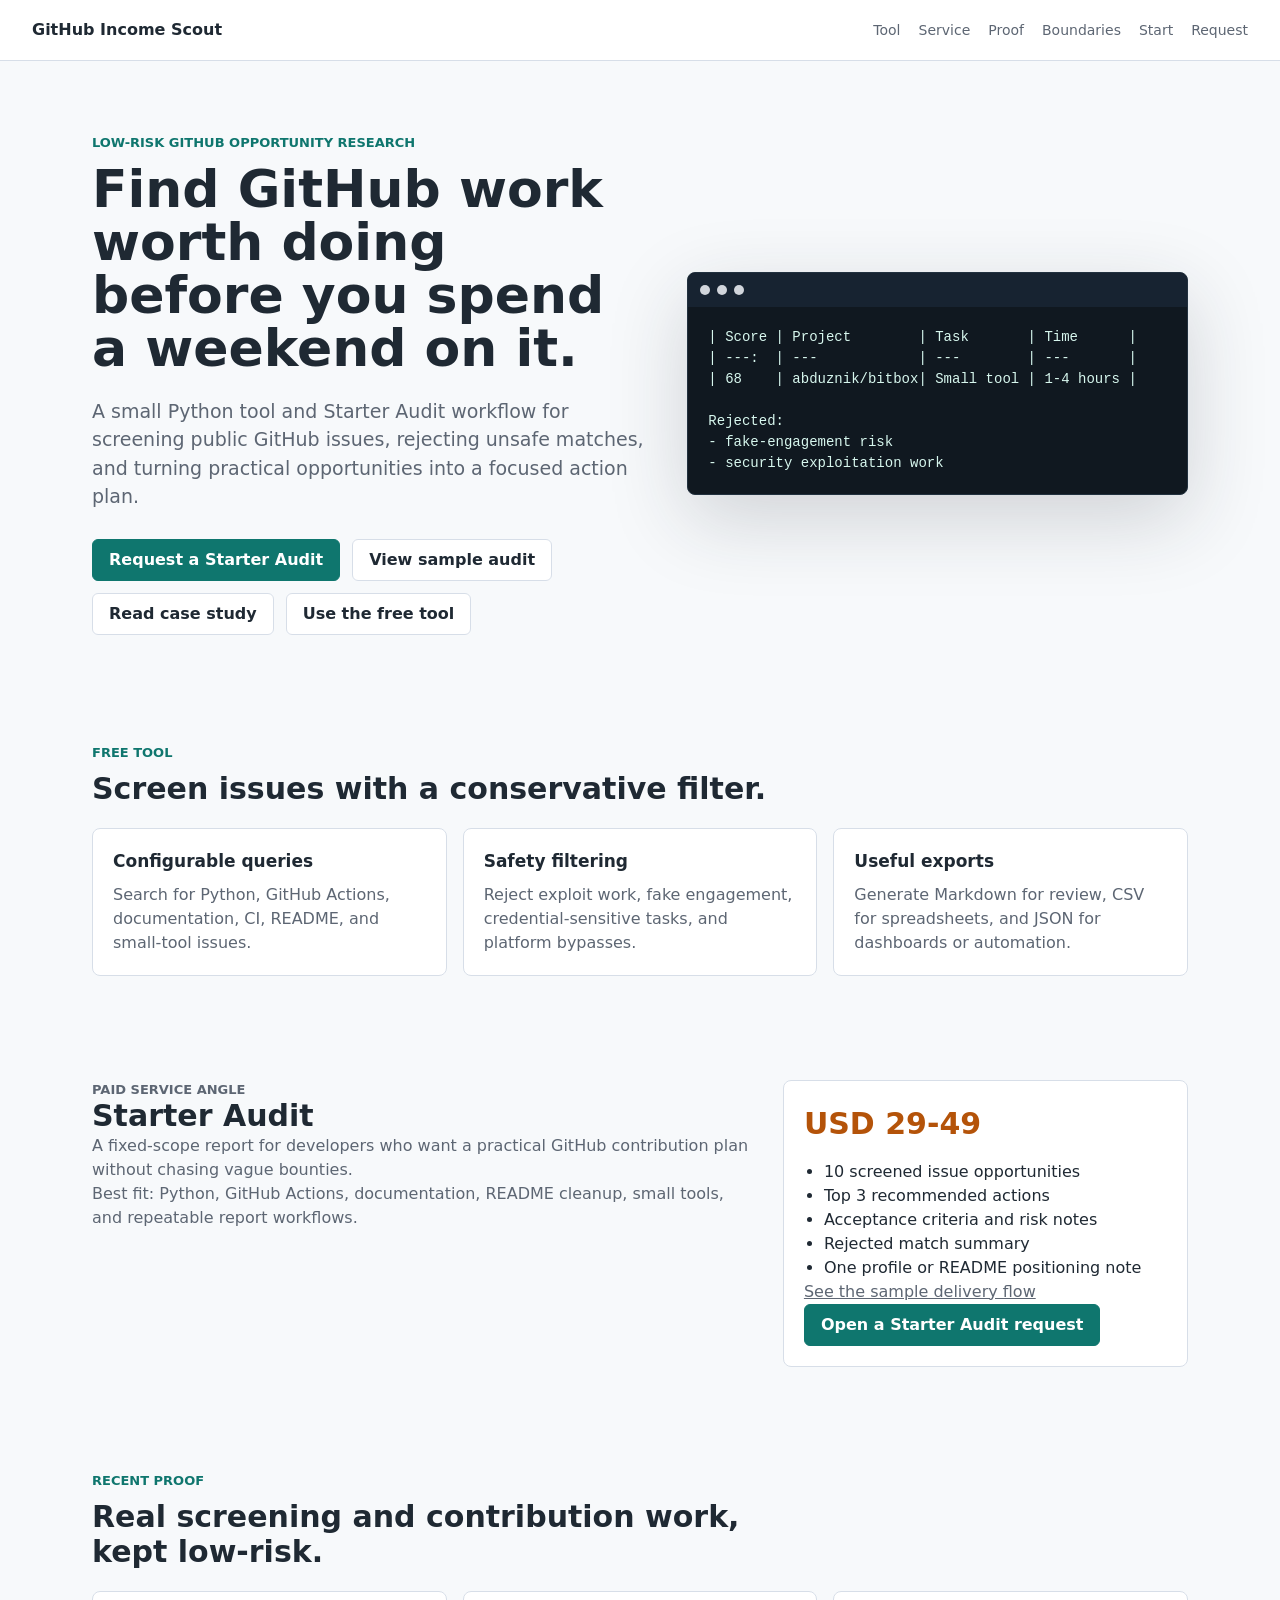
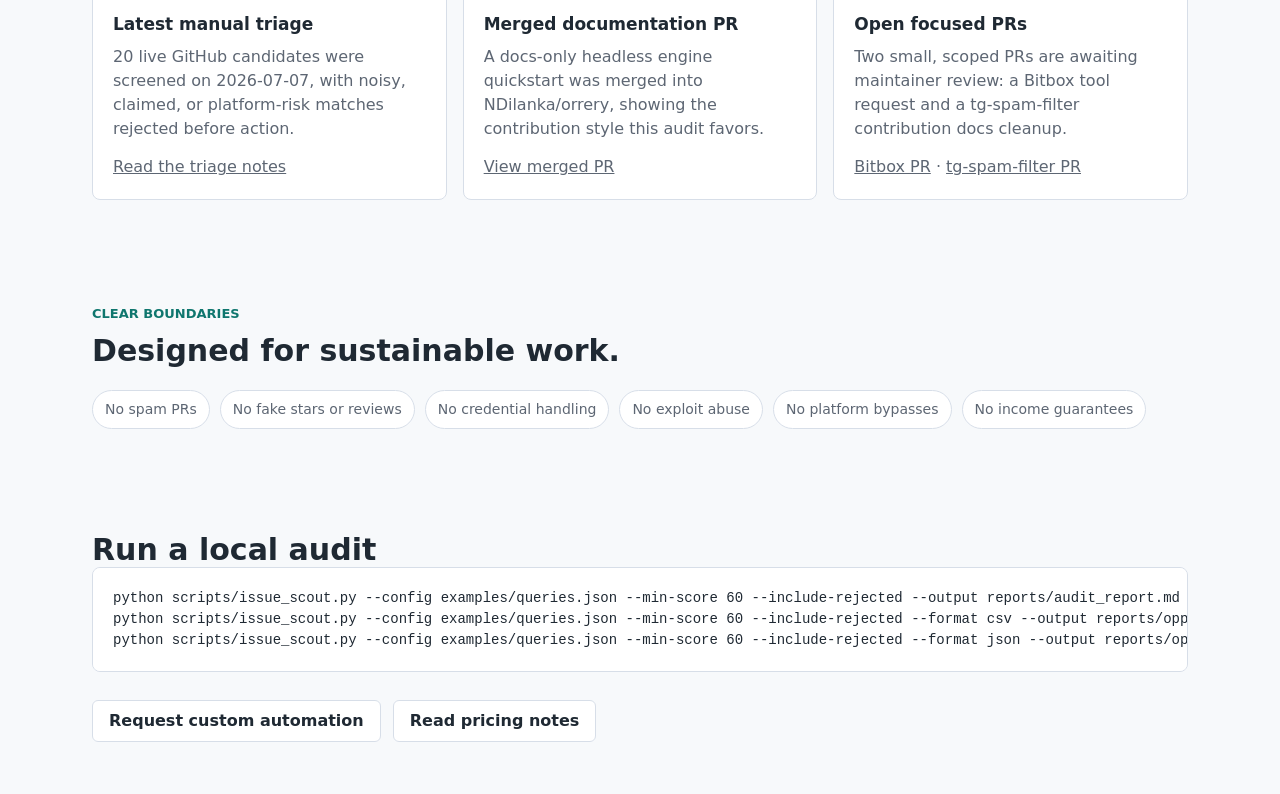
==== site/index.html @ 4a8f1ab9 "Add landing page proof section" ====
<!doctype html>
<html lang="en">
  <head>
    <meta charset="utf-8">
    <meta name="viewport" content="width=device-width, initial-scale=1">
    <title>GitHub Income Scout</title>
    <meta name="description" content="Find and score low-risk GitHub issue opportunities for practical open-source contribution and Starter Audit services.">
    <link rel="stylesheet" href="./styles.css">
  </head>
  <body>
    <header class="topbar">
      <div class="brand">GitHub Income Scout</div>
      <nav aria-label="Primary">
        <a href="#tool">Tool</a>
        <a href="#service">Service</a>
        <a href="#proof">Proof</a>
        <a href="#boundaries">Boundaries</a>
        <a href="#start">Start</a>
        <a href="https://github.com/George4177/github-income-scout/issues/new?template=starter-audit.yml">Request</a>
      </nav>
    </header>

    <main>
      <section class="hero">
        <div class="hero-copy">
          <p class="eyebrow">Low-risk GitHub opportunity research</p>
          <h1>Find GitHub work worth doing before you spend a weekend on it.</h1>
          <p class="lede">
            A small Python tool and Starter Audit workflow for screening public GitHub issues,
            rejecting unsafe matches, and turning practical opportunities into a focused action plan.
          </p>
          <div class="actions">
            <a class="button primary" href="https://github.com/George4177/github-income-scout/issues/new?template=starter-audit.yml">Request a Starter Audit</a>
            <a class="button" href="https://github.com/George4177/github-income-scout/blob/main/examples/sample_audit.md">View sample audit</a>
            <a class="button" href="https://github.com/George4177/github-income-scout/blob/main/examples/starter_audit_case_study.md">Read case study</a>
            <a class="button" href="https://github.com/George4177/github-income-scout">Use the free tool</a>
          </div>
        </div>
        <div class="terminal" aria-label="Example report output">
          <div class="terminal-bar">
            <span></span><span></span><span></span>
          </div>
          <pre><code>| Score | Project        | Task       | Time      |
| ---:  | ---            | ---        | ---       |
| 68    | abduznik/bitbox| Small tool | 1-4 hours |

Rejected:
- fake-engagement risk
- security exploitation work</code></pre>
        </div>
      </section>

      <section id="tool" class="band">
        <div class="section-head">
          <p class="eyebrow">Free tool</p>
          <h2>Screen issues with a conservative filter.</h2>
        </div>
        <div class="feature-grid">
          <article>
            <h3>Configurable queries</h3>
            <p>Search for Python, GitHub Actions, documentation, CI, README, and small-tool issues.</p>
          </article>
          <article>
            <h3>Safety filtering</h3>
            <p>Reject exploit work, fake engagement, credential-sensitive tasks, and platform bypasses.</p>
          </article>
          <article>
            <h3>Useful exports</h3>
            <p>Generate Markdown for review, CSV for spreadsheets, and JSON for dashboards or automation.</p>
          </article>
        </div>
      </section>

      <section id="service" class="service">
        <div>
          <p class="eyebrow">Paid service angle</p>
          <h2>Starter Audit</h2>
          <p>
            A fixed-scope report for developers who want a practical GitHub contribution plan without chasing vague bounties.
          </p>
          <p>
            Best fit: Python, GitHub Actions, documentation, README cleanup, small tools, and repeatable report workflows.
          </p>
        </div>
        <div class="price-box">
          <div class="price">USD 29-49</div>
          <ul>
            <li>10 screened issue opportunities</li>
            <li>Top 3 recommended actions</li>
            <li>Acceptance criteria and risk notes</li>
            <li>Rejected match summary</li>
            <li>One profile or README positioning note</li>
          </ul>
          <p class="case-link">
            <a href="https://github.com/George4177/github-income-scout/blob/main/examples/starter_audit_case_study.md">See the sample delivery flow</a>
          </p>
          <p class="case-link">
            <a class="button primary" href="https://github.com/George4177/github-income-scout/issues/new?template=starter-audit.yml">Open a Starter Audit request</a>
          </p>
        </div>
      </section>

      <section id="proof" class="band">
        <div class="section-head">
          <p class="eyebrow">Recent proof</p>
          <h2>Real screening and contribution work, kept low-risk.</h2>
        </div>
        <div class="proof-grid">
          <article>
            <h3>Latest manual triage</h3>
            <p>20 live GitHub candidates were screened on 2026-07-07, with noisy, claimed, or platform-risk matches rejected before action.</p>
            <p class="case-link"><a href="https://github.com/George4177/github-income-scout/blob/main/reports/live_triage_2026-07-07.md">Read the triage notes</a></p>
          </article>
          <article>
            <h3>Merged documentation PR</h3>
            <p>A docs-only headless engine quickstart was merged into NDilanka/orrery, showing the contribution style this audit favors.</p>
            <p class="case-link"><a href="https://github.com/NDilanka/orrery/pull/23">View merged PR</a></p>
          </article>
          <article>
            <h3>Open focused PRs</h3>
            <p>Two small, scoped PRs are awaiting maintainer review: a Bitbox tool request and a tg-spam-filter contribution docs cleanup.</p>
            <p class="case-link"><a href="https://github.com/abduznik/bitbox/pull/125">Bitbox PR</a> · <a href="https://github.com/profit-coders/tg-spam-filter/pull/3">tg-spam-filter PR</a></p>
          </article>
        </div>
      </section>

      <section id="boundaries" class="band">
        <div class="section-head">
          <p class="eyebrow">Clear boundaries</p>
          <h2>Designed for sustainable work.</h2>
        </div>
        <div class="boundary-list">
          <span>No spam PRs</span>
          <span>No fake stars or reviews</span>
          <span>No credential handling</span>
          <span>No exploit abuse</span>
          <span>No platform bypasses</span>
          <span>No income guarantees</span>
        </div>
      </section>

      <section id="start" class="start">
        <h2>Run a local audit</h2>
        <pre><code>python scripts/issue_scout.py --config examples/queries.json --min-score 60 --include-rejected --output reports/audit_report.md
python scripts/issue_scout.py --config examples/queries.json --min-score 60 --include-rejected --format csv --output reports/opportunities.csv
python scripts/issue_scout.py --config examples/queries.json --min-score 60 --include-rejected --format json --output reports/opportunities.json</code></pre>
        <div class="actions">
          <a class="button" href="https://github.com/George4177/github-income-scout/issues/new?template=custom-automation.yml">Request custom automation</a>
          <a class="button" href="https://github.com/George4177/github-income-scout/blob/main/pricing.md">Read pricing notes</a>
        </div>
      </section>
    </main>
  </body>
</html>
---- site/styles.css ----
:root {
  color-scheme: light;
  --ink: #1f2933;
  --muted: #5d6673;
  --line: #d7dee8;
  --bg: #f7f9fb;
  --panel: #ffffff;
  --accent: #0f766e;
  --accent-dark: #115e59;
  --warm: #b45309;
}

* {
  box-sizing: border-box;
}

body {
  margin: 0;
  background: var(--bg);
  color: var(--ink);
  font-family: Inter, ui-sans-serif, system-ui, -apple-system, BlinkMacSystemFont, "Segoe UI", sans-serif;
  line-height: 1.5;
}

a {
  color: inherit;
}

.topbar {
  display: flex;
  justify-content: space-between;
  align-items: center;
  gap: 24px;
  padding: 18px 32px;
  border-bottom: 1px solid var(--line);
  background: rgba(255, 255, 255, 0.94);
  position: sticky;
  top: 0;
  z-index: 10;
}

.brand {
  font-weight: 700;
  letter-spacing: 0;
}

nav {
  display: flex;
  gap: 18px;
  color: var(--muted);
  font-size: 14px;
}

nav a {
  text-decoration: none;
}

.hero {
  display: grid;
  grid-template-columns: minmax(0, 1.05fr) minmax(320px, 0.95fr);
  gap: 42px;
  max-width: 1160px;
  margin: 0 auto;
  padding: 72px 32px 56px;
  align-items: center;
}

.eyebrow {
  margin: 0 0 10px;
  color: var(--accent);
  font-size: 13px;
  font-weight: 700;
  text-transform: uppercase;
}

h1,
h2,
h3,
p {
  letter-spacing: 0;
}

h1 {
  margin: 0;
  font-size: 52px;
  line-height: 1.02;
}

h2 {
  margin: 0;
  font-size: 30px;
  line-height: 1.14;
}

h3 {
  margin: 0 0 8px;
  font-size: 17px;
}

.lede {
  margin: 22px 0 0;
  color: var(--muted);
  font-size: 19px;
  max-width: 660px;
}

.actions {
  display: flex;
  flex-wrap: wrap;
  gap: 12px;
  margin-top: 28px;
}

.button {
  display: inline-flex;
  align-items: center;
  justify-content: center;
  min-height: 42px;
  padding: 0 16px;
  border: 1px solid var(--line);
  border-radius: 6px;
  background: var(--panel);
  text-decoration: none;
  font-weight: 650;
}

.button.primary {
  background: var(--accent);
  border-color: var(--accent);
  color: #fff;
}

.terminal {
  border: 1px solid #22313f;
  border-radius: 8px;
  background: #101820;
  color: #d7f7ee;
  overflow: hidden;
  box-shadow: 0 24px 80px rgba(31, 41, 51, 0.18);
}

.terminal-bar {
  display: flex;
  gap: 7px;
  padding: 12px;
  background: #172331;
}

.terminal-bar span {
  width: 10px;
  height: 10px;
  border-radius: 50%;
  background: #d1d5db;
}

pre {
  margin: 0;
  padding: 20px;
  overflow-x: auto;
  font-size: 14px;
}

.band,
.service,
.start {
  max-width: 1160px;
  margin: 0 auto;
  padding: 52px 32px;
}

.section-head {
  max-width: 720px;
  margin-bottom: 22px;
}

.feature-grid {
  display: grid;
  grid-template-columns: repeat(3, minmax(0, 1fr));
  gap: 16px;
}

.proof-grid {
  display: grid;
  grid-template-columns: repeat(3, minmax(0, 1fr));
  gap: 16px;
}

article,
.price-box {
  border: 1px solid var(--line);
  border-radius: 8px;
  background: var(--panel);
  padding: 20px;
}

article p,
.service p {
  margin: 0;
  color: var(--muted);
}

article p + p {
  margin-top: 14px;
}

.service {
  display: grid;
  grid-template-columns: minmax(0, 0.9fr) minmax(320px, 0.55fr);
  gap: 28px;
  align-items: start;
}

.price {
  color: var(--warm);
  font-size: 30px;
  font-weight: 750;
  margin-bottom: 14px;
}

ul {
  margin: 0;
  padding-left: 20px;
}

.boundary-list {
  display: flex;
  flex-wrap: wrap;
  gap: 10px;
}

.boundary-list span {
  border: 1px solid var(--line);
  border-radius: 999px;
  background: var(--panel);
  padding: 8px 12px;
  color: var(--muted);
  font-size: 14px;
}

.start pre {
  border: 1px solid var(--line);
  border-radius: 8px;
  background: var(--panel);
  color: var(--ink);
}

@media (max-width: 820px) {
  .topbar {
    align-items: flex-start;
    flex-direction: column;
    padding: 16px 20px;
  }

  nav {
    flex-wrap: wrap;
  }

  .hero,
  .service,
  .feature-grid,
  .proof-grid {
    grid-template-columns: 1fr;
  }

  .hero,
  .band,
  .service,
  .start {
    padding-left: 20px;
    padding-right: 20px;
  }

  h1 {
    font-size: 38px;
  }
}
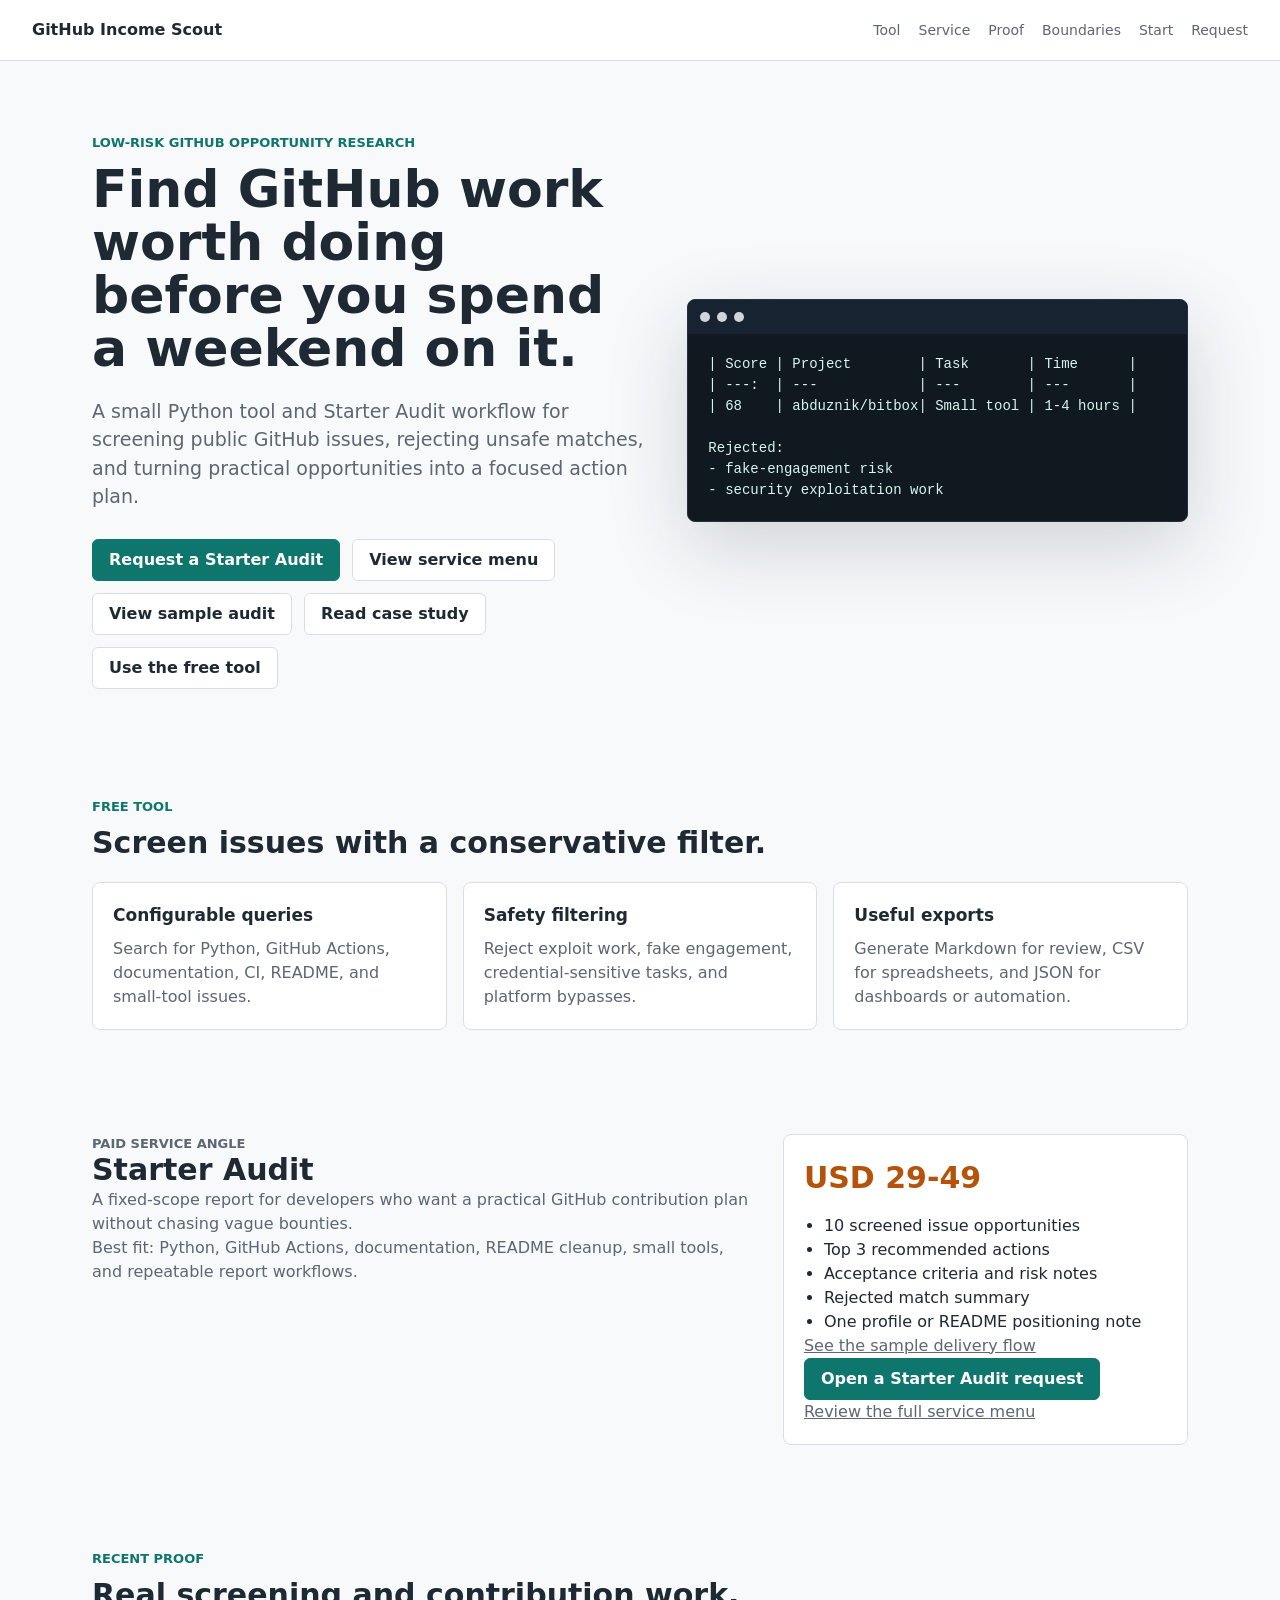
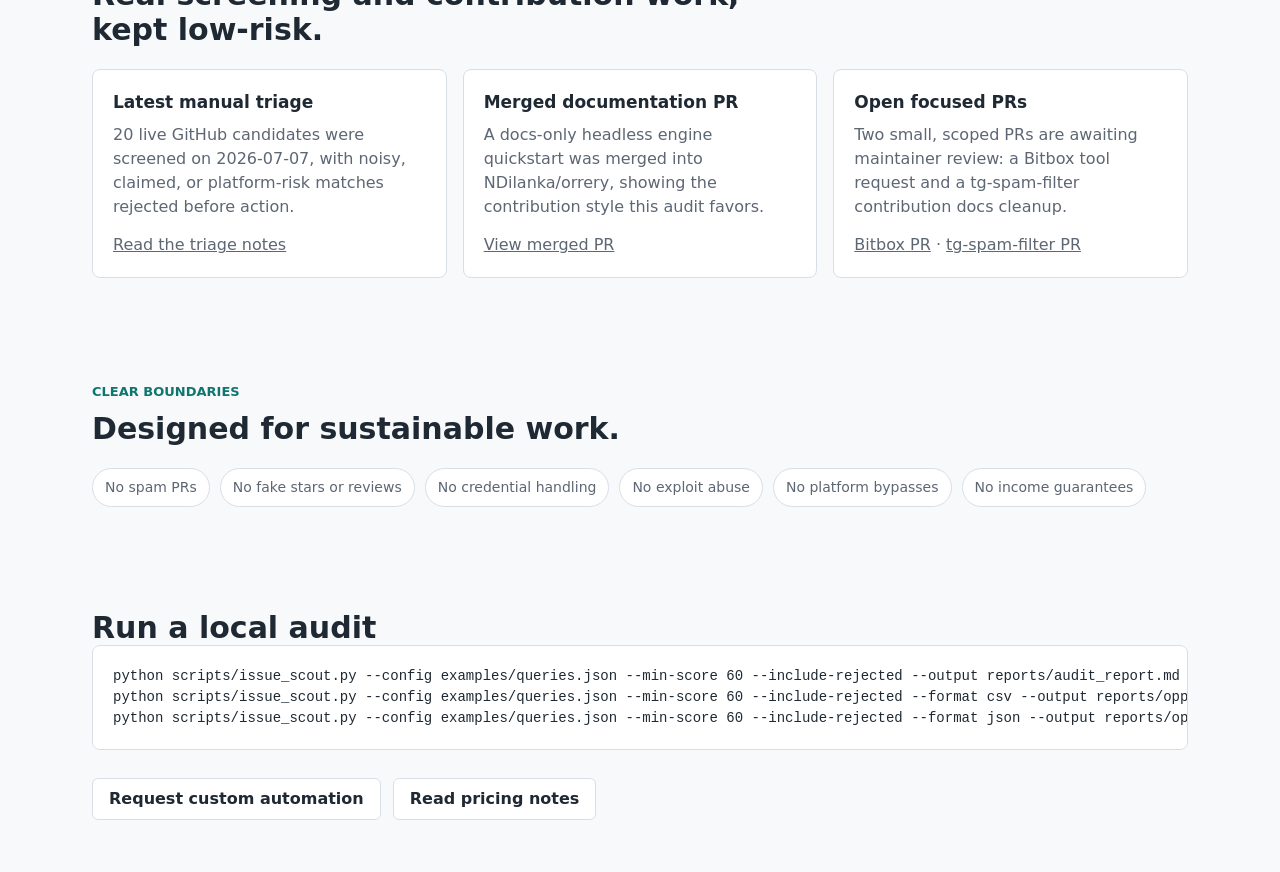
==== commit 16fbb9cb: "Add shareable service menu" ====
--- a/site/index.html
+++ b/site/index.html
@@ -31,6 +31,7 @@
           </p>
           <div class="actions">
             <a class="button primary" href="https://github.com/George4177/github-income-scout/issues/new?template=starter-audit.yml">Request a Starter Audit</a>
+            <a class="button" href="https://github.com/George4177/github-income-scout/blob/main/SERVICE_MENU.md">View service menu</a>
             <a class="button" href="https://github.com/George4177/github-income-scout/blob/main/examples/sample_audit.md">View sample audit</a>
             <a class="button" href="https://github.com/George4177/github-income-scout/blob/main/examples/starter_audit_case_study.md">Read case study</a>
             <a class="button" href="https://github.com/George4177/github-income-scout">Use the free tool</a>
@@ -97,6 +98,9 @@
           <p class="case-link">
             <a class="button primary" href="https://github.com/George4177/github-income-scout/issues/new?template=starter-audit.yml">Open a Starter Audit request</a>
           </p>
+          <p class="case-link">
+            <a href="https://github.com/George4177/github-income-scout/blob/main/SERVICE_MENU.md">Review the full service menu</a>
+          </p>
         </div>
       </section>
 
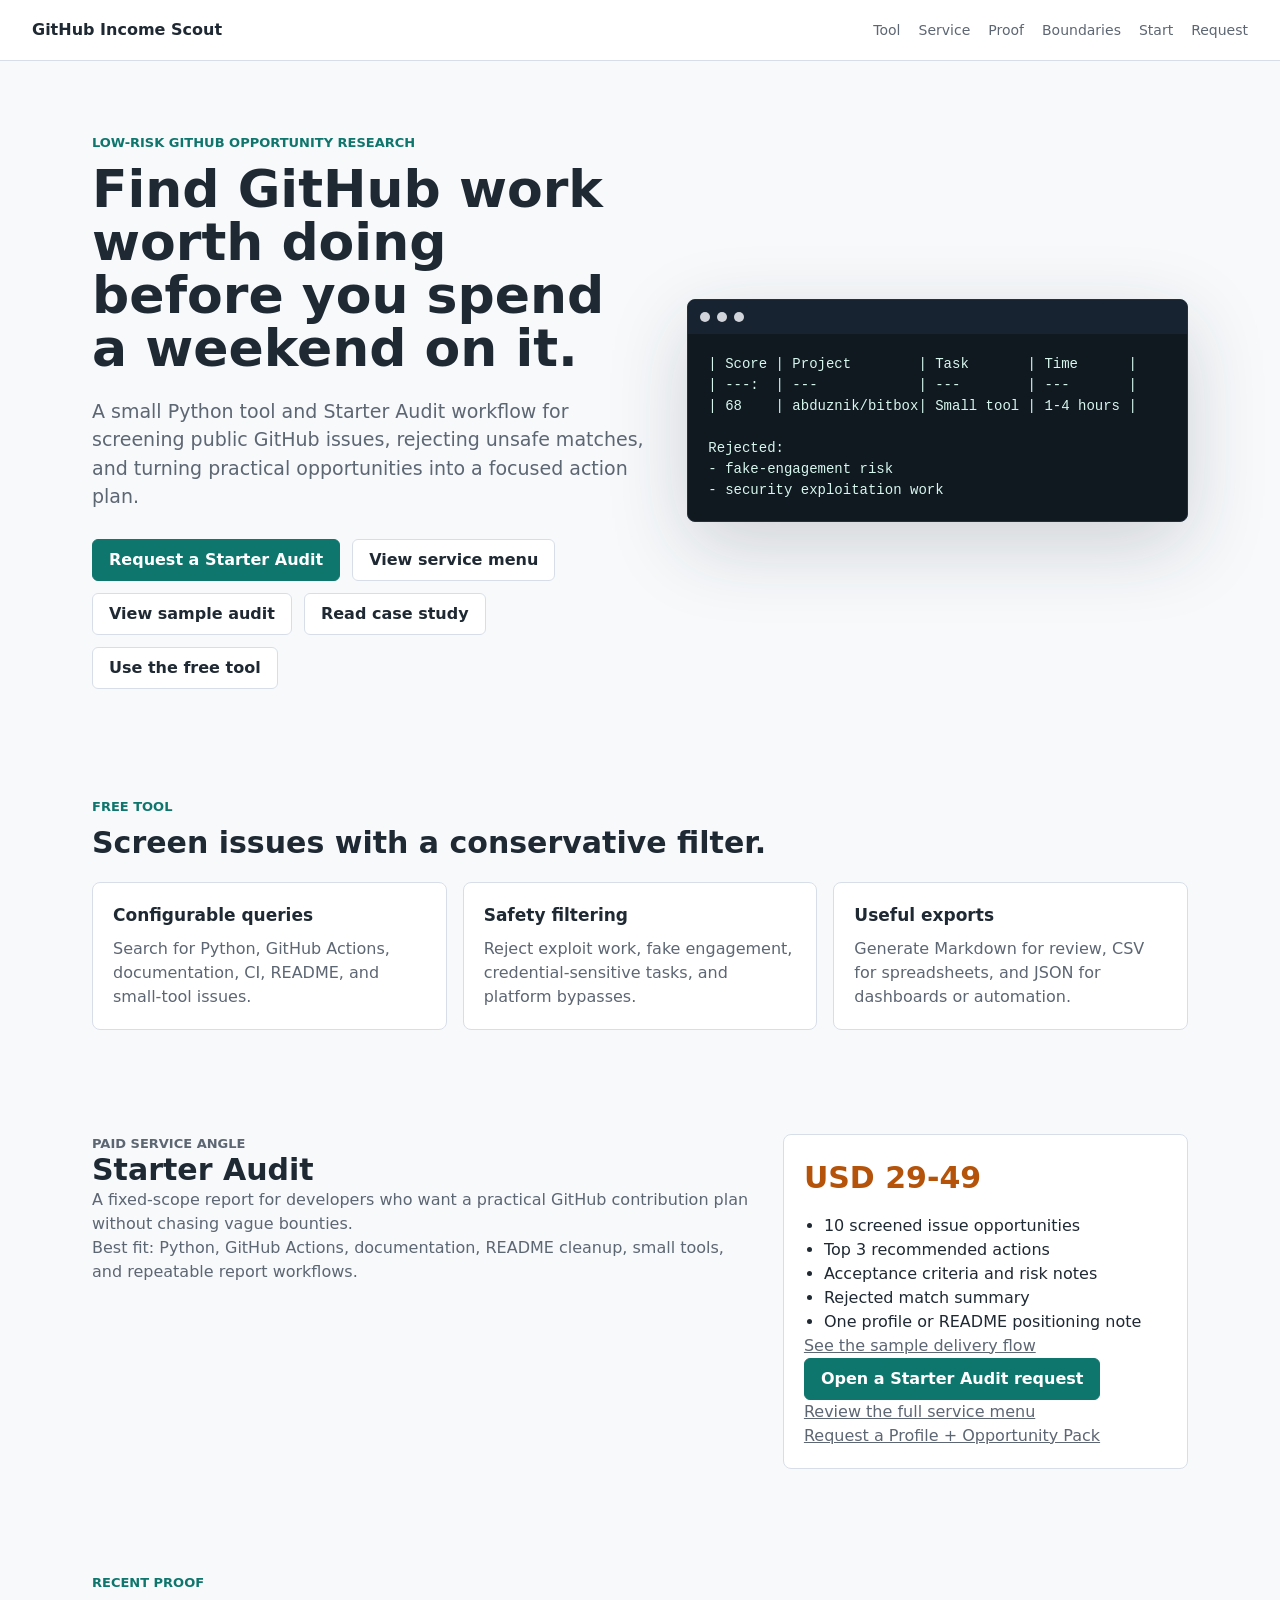
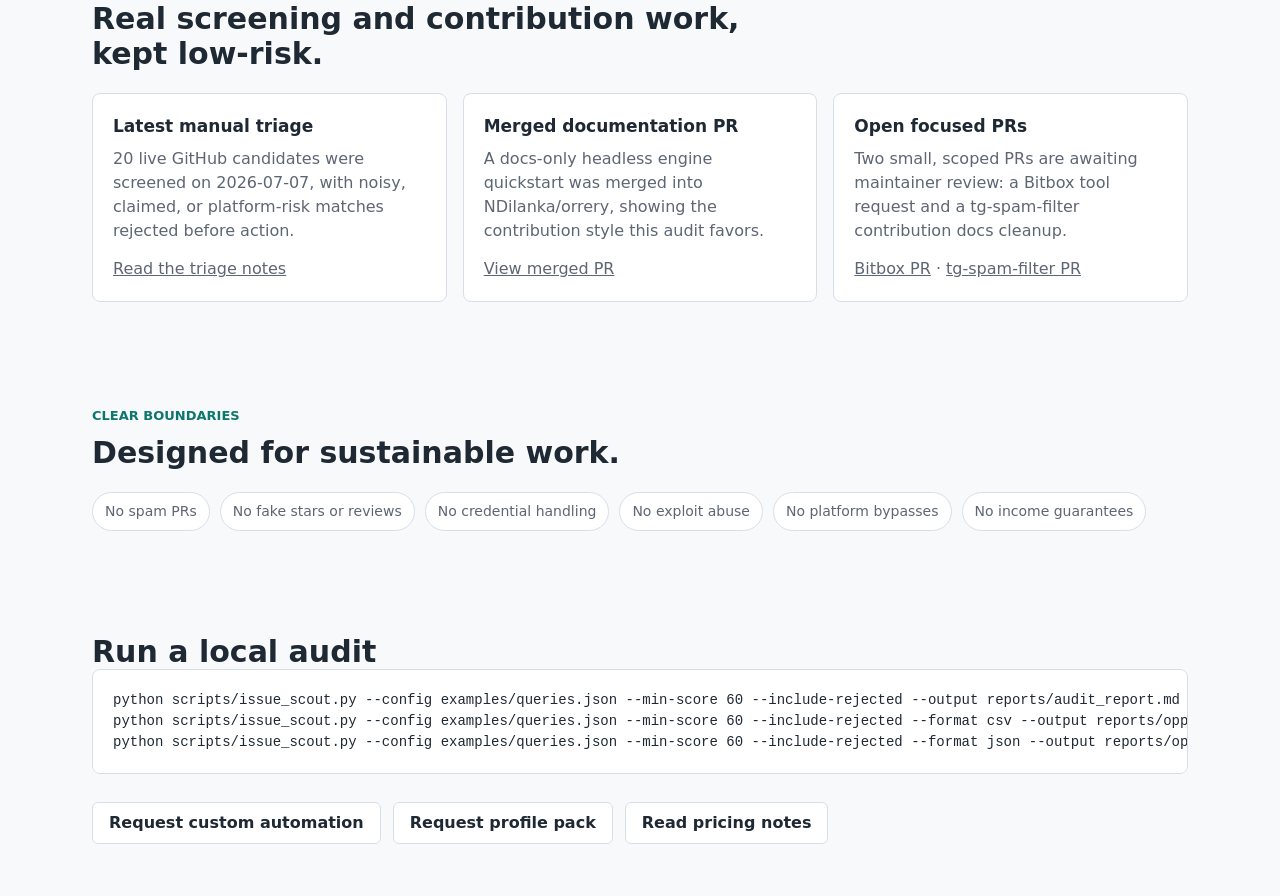
==== commit 8fea313b: "Add profile opportunity pack request form" ====
--- a/site/index.html
+++ b/site/index.html
@@ -101,6 +101,9 @@
           <p class="case-link">
             <a href="https://github.com/George4177/github-income-scout/blob/main/SERVICE_MENU.md">Review the full service menu</a>
           </p>
+          <p class="case-link">
+            <a href="https://github.com/George4177/github-income-scout/issues/new?template=profile-opportunity-pack.yml">Request a Profile + Opportunity Pack</a>
+          </p>
         </div>
       </section>
 
@@ -150,6 +153,7 @@
 python scripts/issue_scout.py --config examples/queries.json --min-score 60 --include-rejected --format json --output reports/opportunities.json</code></pre>
         <div class="actions">
           <a class="button" href="https://github.com/George4177/github-income-scout/issues/new?template=custom-automation.yml">Request custom automation</a>
+          <a class="button" href="https://github.com/George4177/github-income-scout/issues/new?template=profile-opportunity-pack.yml">Request profile pack</a>
           <a class="button" href="https://github.com/George4177/github-income-scout/blob/main/pricing.md">Read pricing notes</a>
         </div>
       </section>
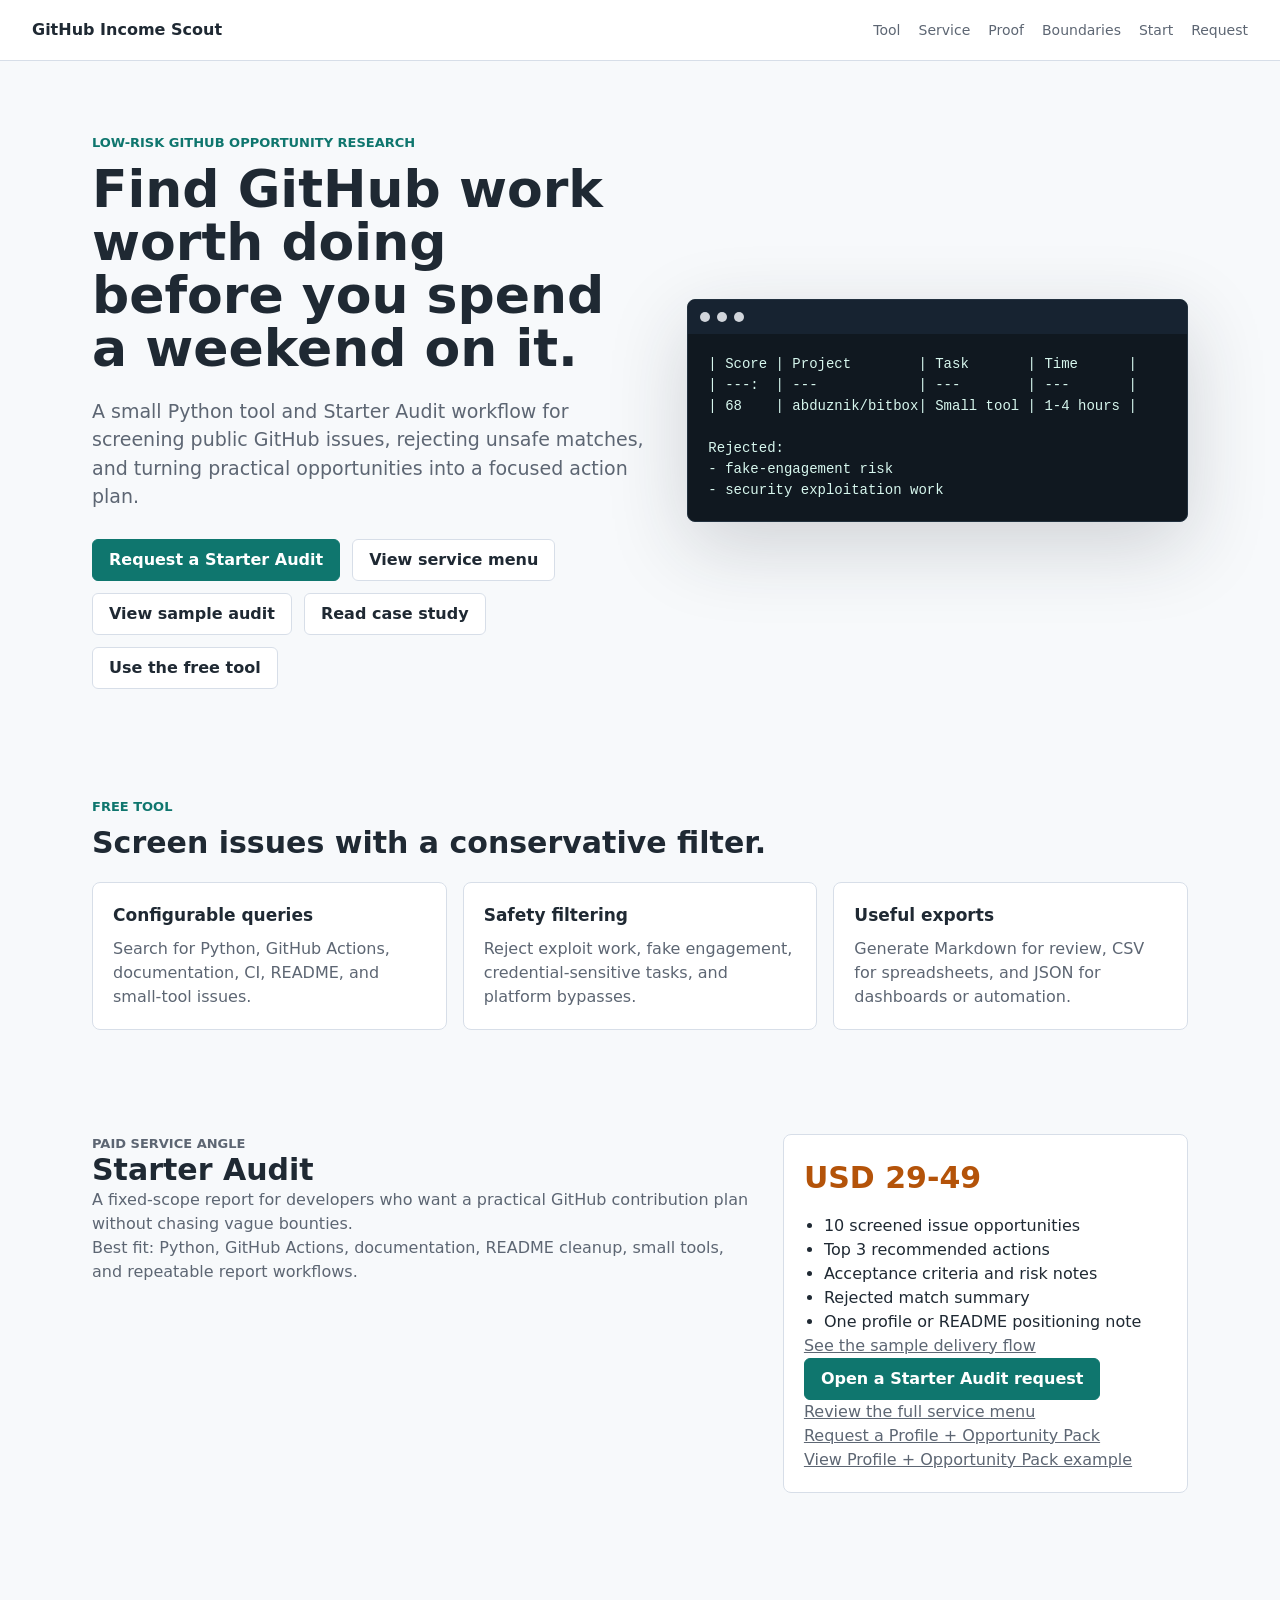
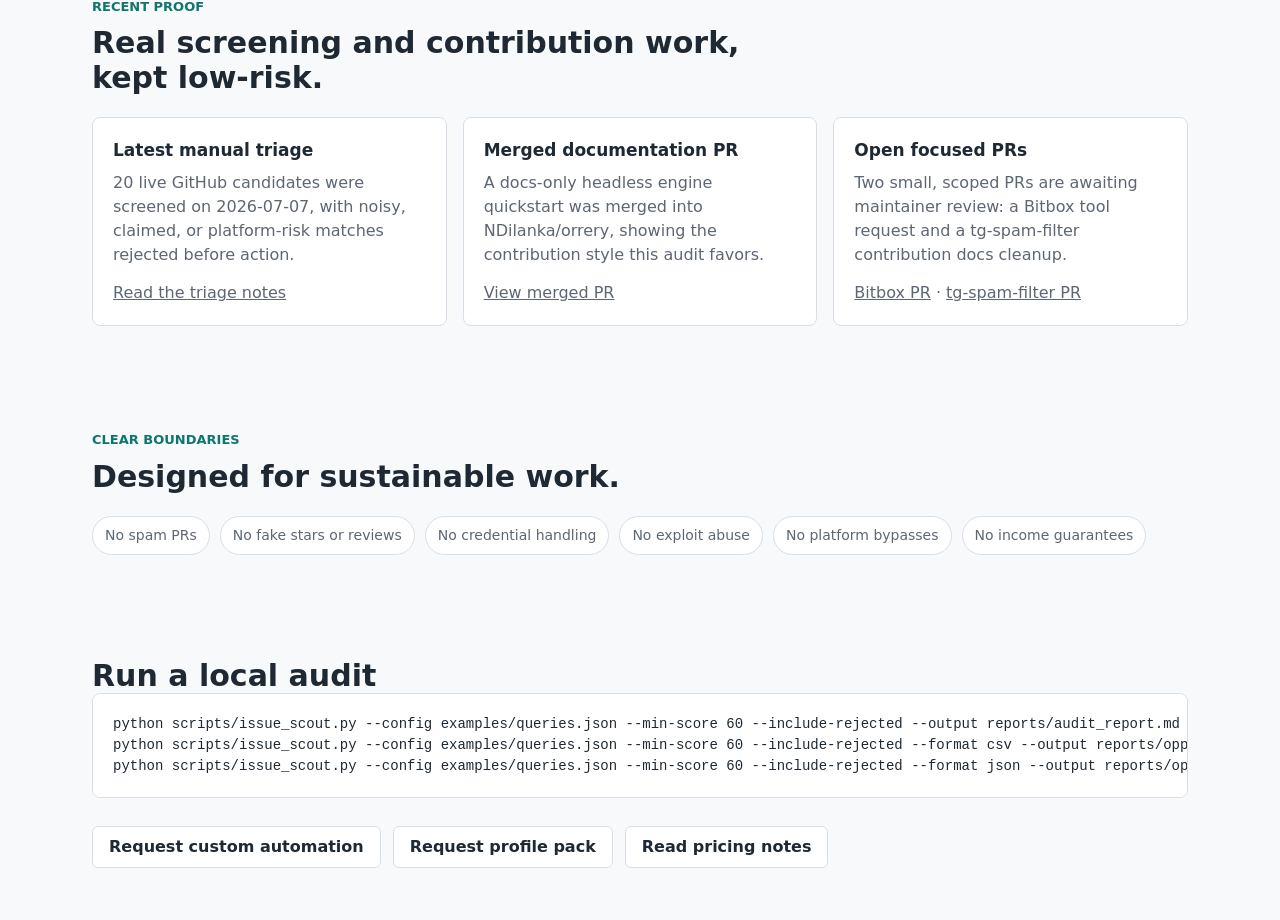
==== commit 8bbbfd46: "Add profile opportunity pack delivery example" ====
--- a/site/index.html
+++ b/site/index.html
@@ -104,6 +104,9 @@
           <p class="case-link">
             <a href="https://github.com/George4177/github-income-scout/issues/new?template=profile-opportunity-pack.yml">Request a Profile + Opportunity Pack</a>
           </p>
+          <p class="case-link">
+            <a href="https://github.com/George4177/github-income-scout/blob/main/examples/profile_opportunity_pack_example.md">View Profile + Opportunity Pack example</a>
+          </p>
         </div>
       </section>
 
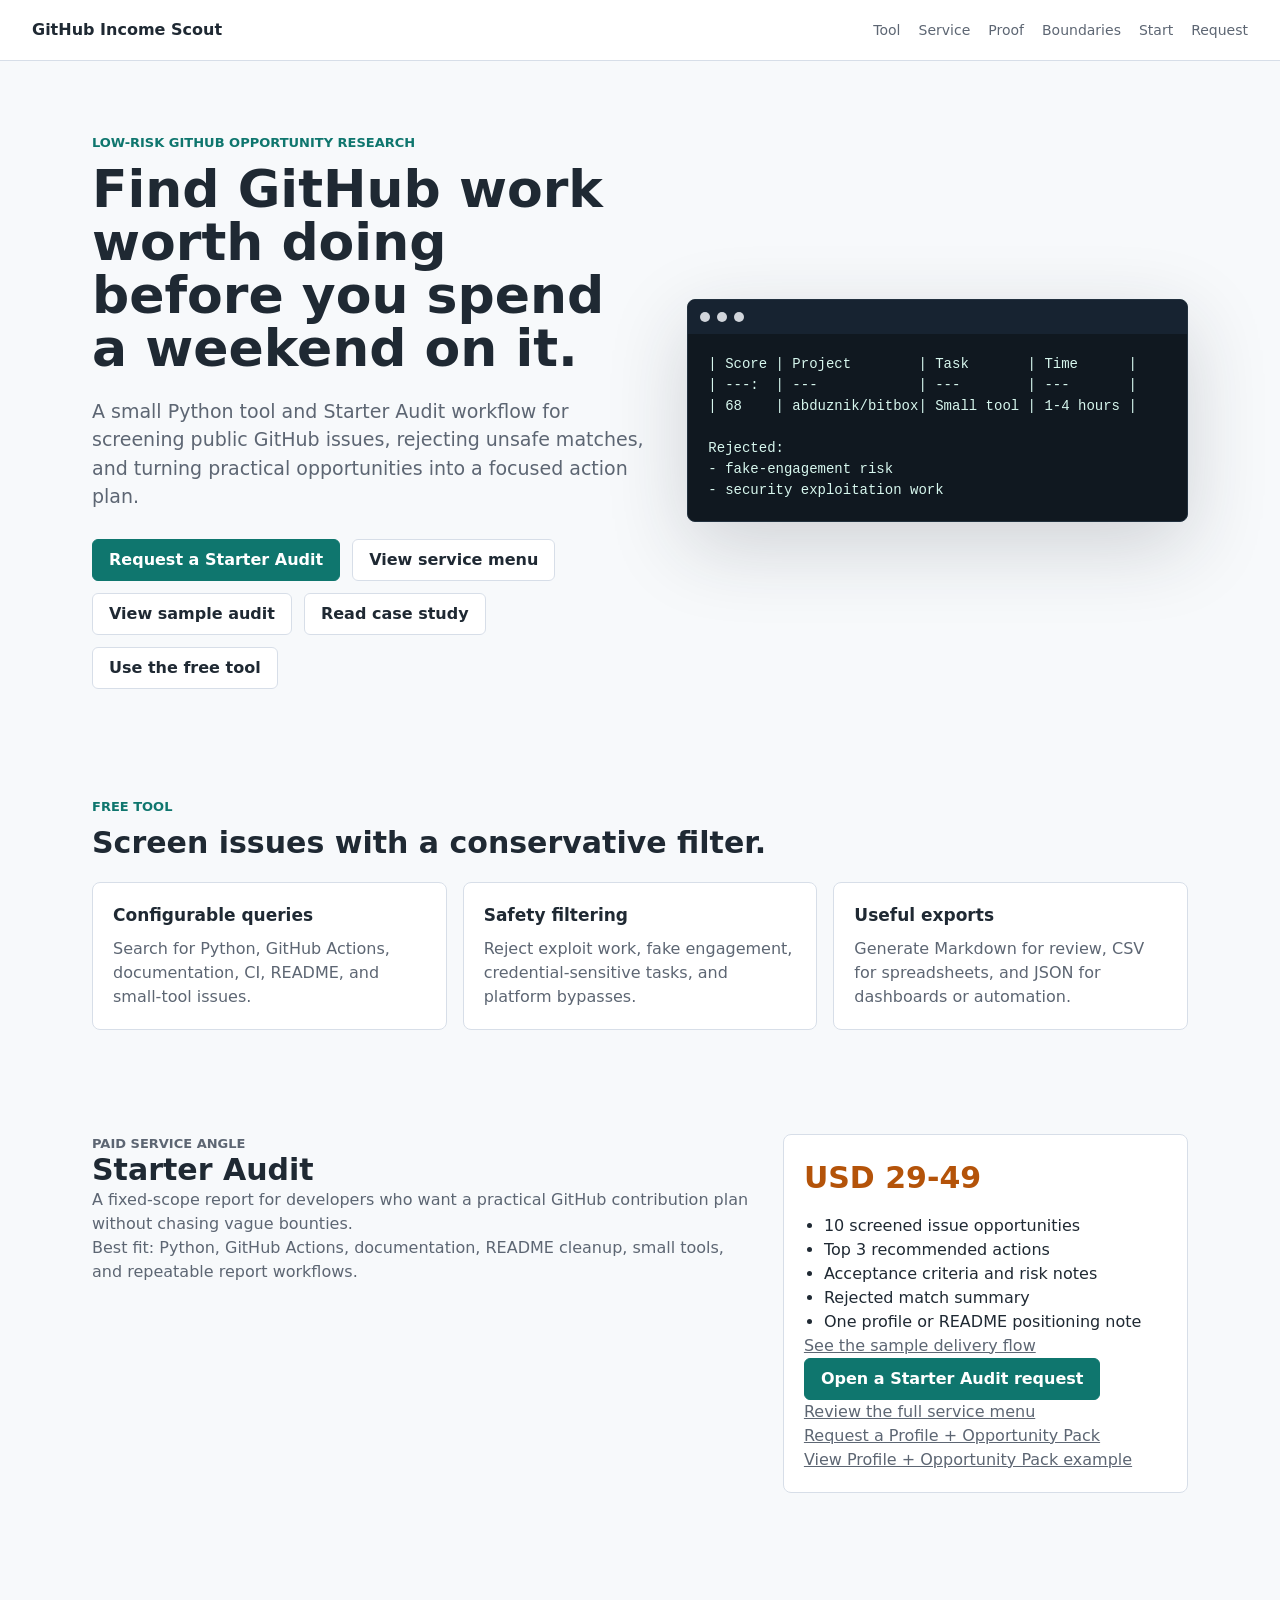
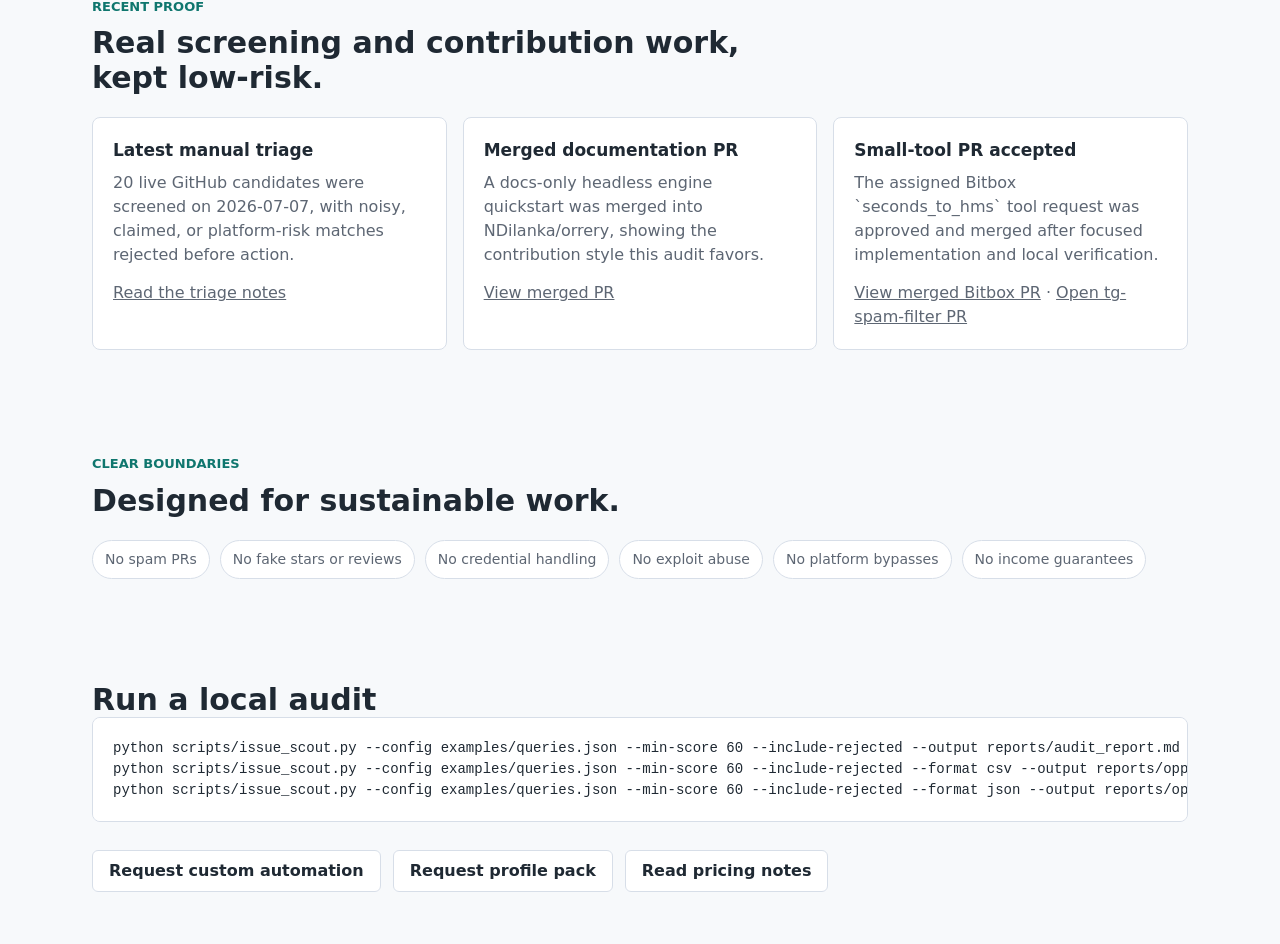
==== commit aebcf5db: "Record merged Bitbox contribution" ====
--- a/site/index.html
+++ b/site/index.html
@@ -127,9 +127,9 @@
             <p class="case-link"><a href="https://github.com/NDilanka/orrery/pull/23">View merged PR</a></p>
           </article>
           <article>
-            <h3>Open focused PRs</h3>
-            <p>Two small, scoped PRs are awaiting maintainer review: a Bitbox tool request and a tg-spam-filter contribution docs cleanup.</p>
-            <p class="case-link"><a href="https://github.com/abduznik/bitbox/pull/125">Bitbox PR</a> · <a href="https://github.com/profit-coders/tg-spam-filter/pull/3">tg-spam-filter PR</a></p>
+            <h3>Small-tool PR accepted</h3>
+            <p>The assigned Bitbox `seconds_to_hms` tool request was approved and merged after focused implementation and local verification.</p>
+            <p class="case-link"><a href="https://github.com/abduznik/bitbox/pull/125">View merged Bitbox PR</a> · <a href="https://github.com/profit-coders/tg-spam-filter/pull/3">Open tg-spam-filter PR</a></p>
           </article>
         </div>
       </section>
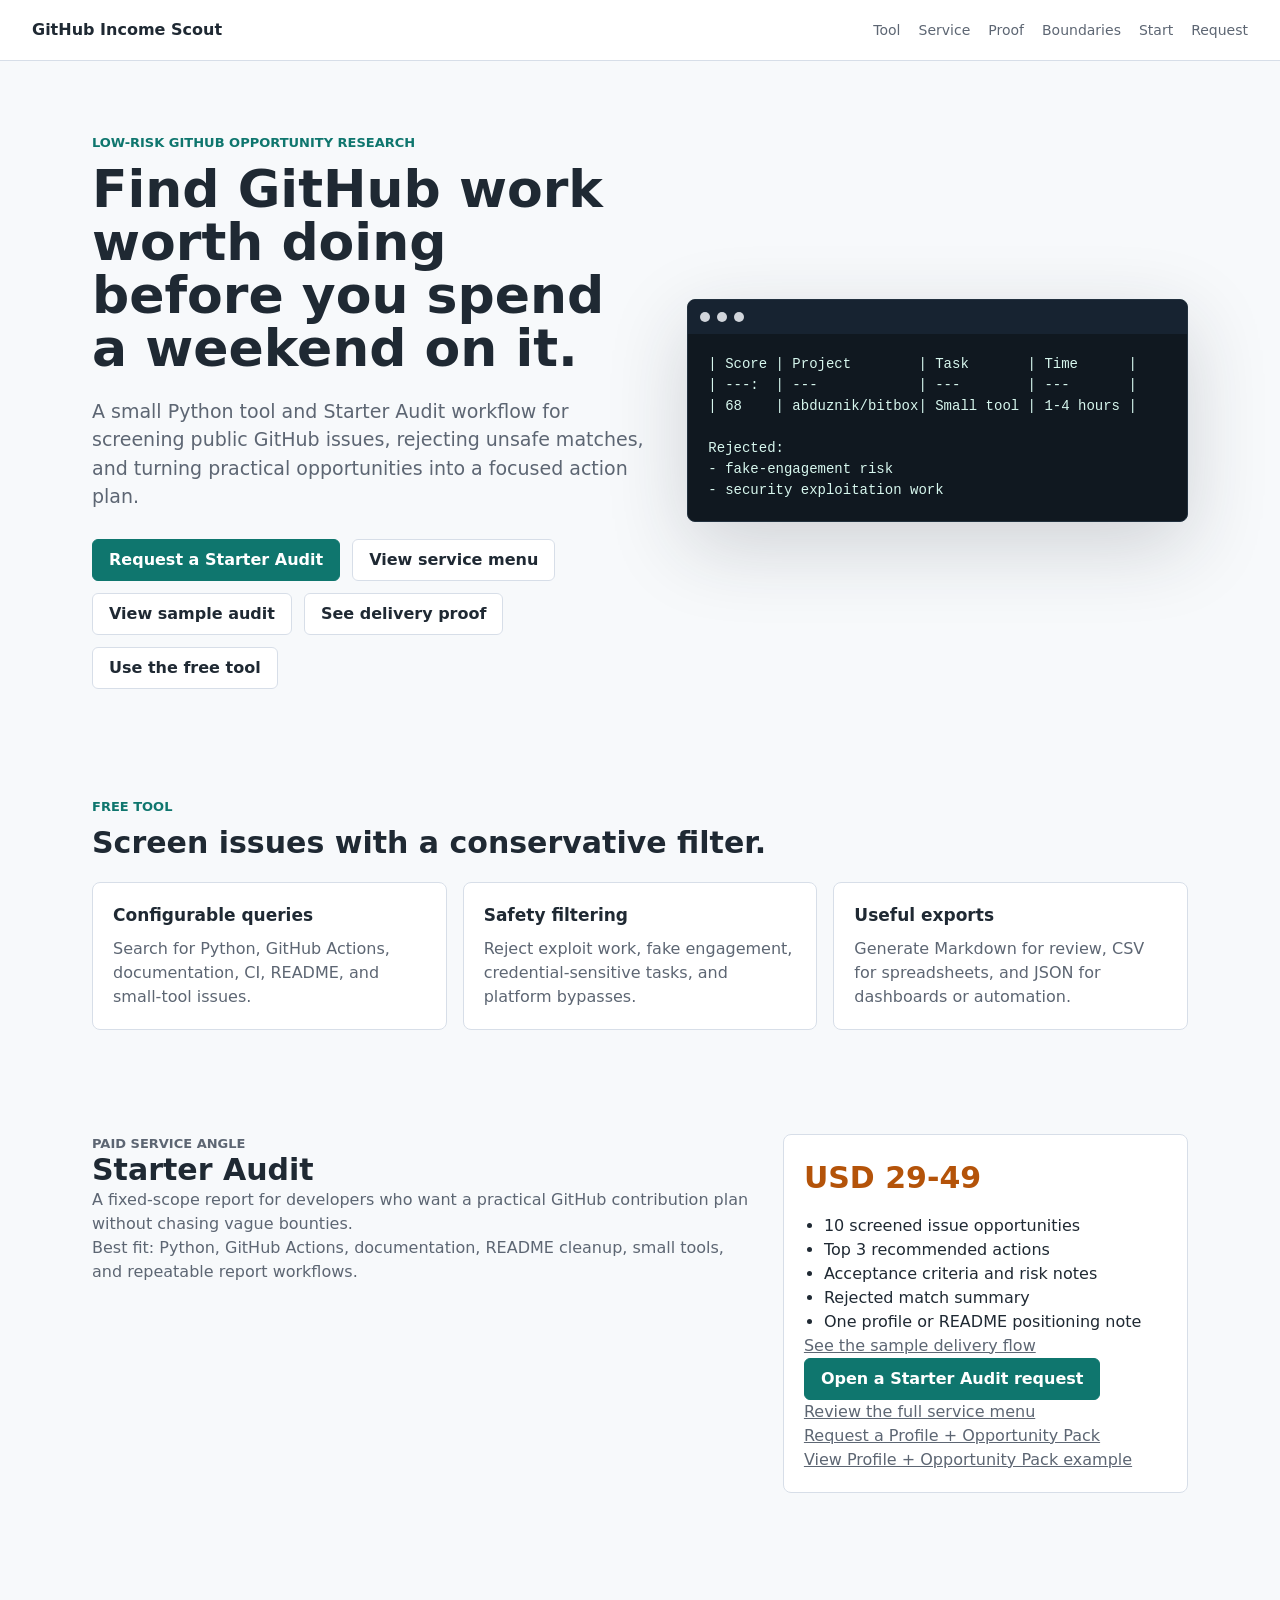
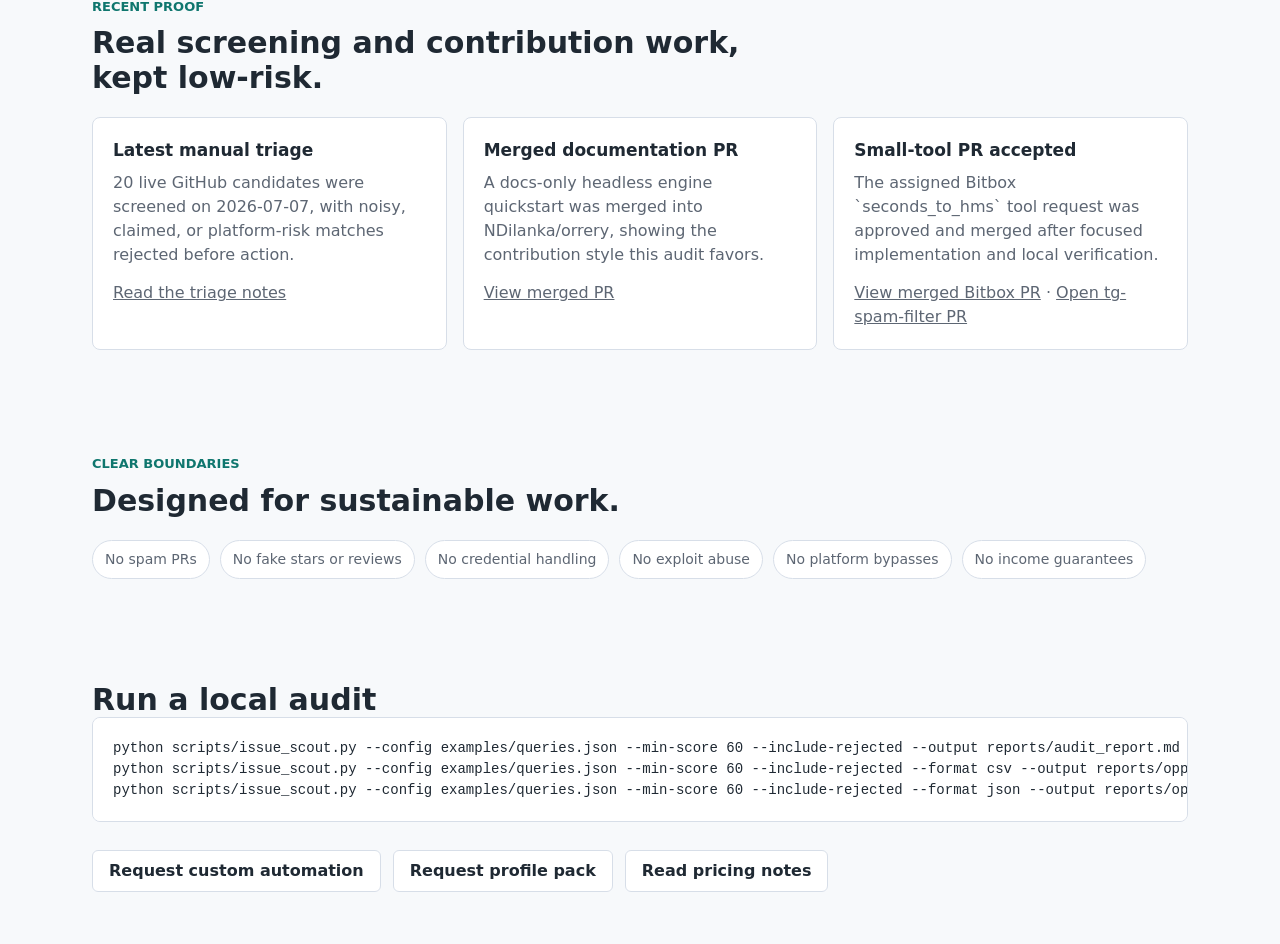
==== commit 0b657839: "Publish open-source delivery proof" ====
--- a/site/index.html
+++ b/site/index.html
@@ -33,7 +33,7 @@
             <a class="button primary" href="https://github.com/George4177/github-income-scout/issues/new?template=starter-audit.yml">Request a Starter Audit</a>
             <a class="button" href="https://github.com/George4177/github-income-scout/blob/main/SERVICE_MENU.md">View service menu</a>
             <a class="button" href="https://github.com/George4177/github-income-scout/blob/main/examples/sample_audit.md">View sample audit</a>
-            <a class="button" href="https://github.com/George4177/github-income-scout/blob/main/examples/starter_audit_case_study.md">Read case study</a>
+            <a class="button" href="https://github.com/George4177/github-income-scout/blob/main/examples/open_source_delivery_case_study.md">See delivery proof</a>
             <a class="button" href="https://github.com/George4177/github-income-scout">Use the free tool</a>
           </div>
         </div>
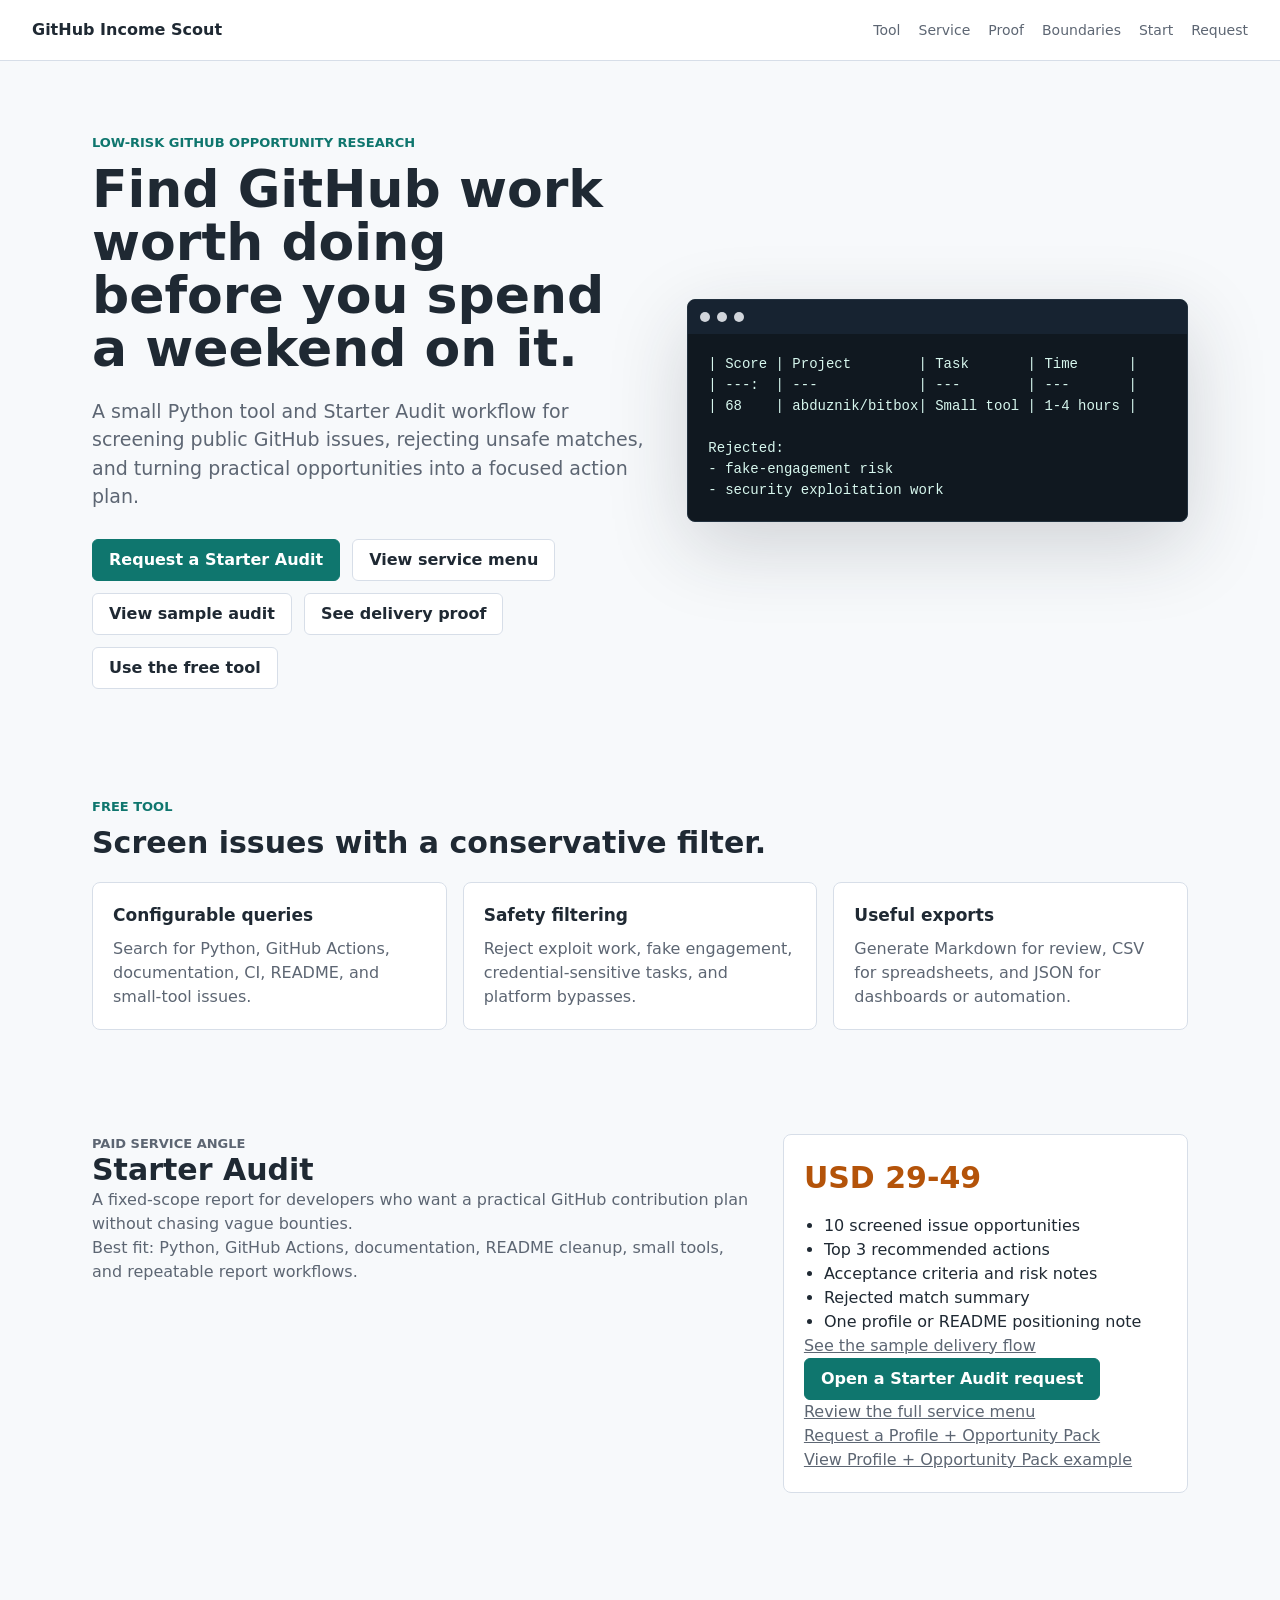
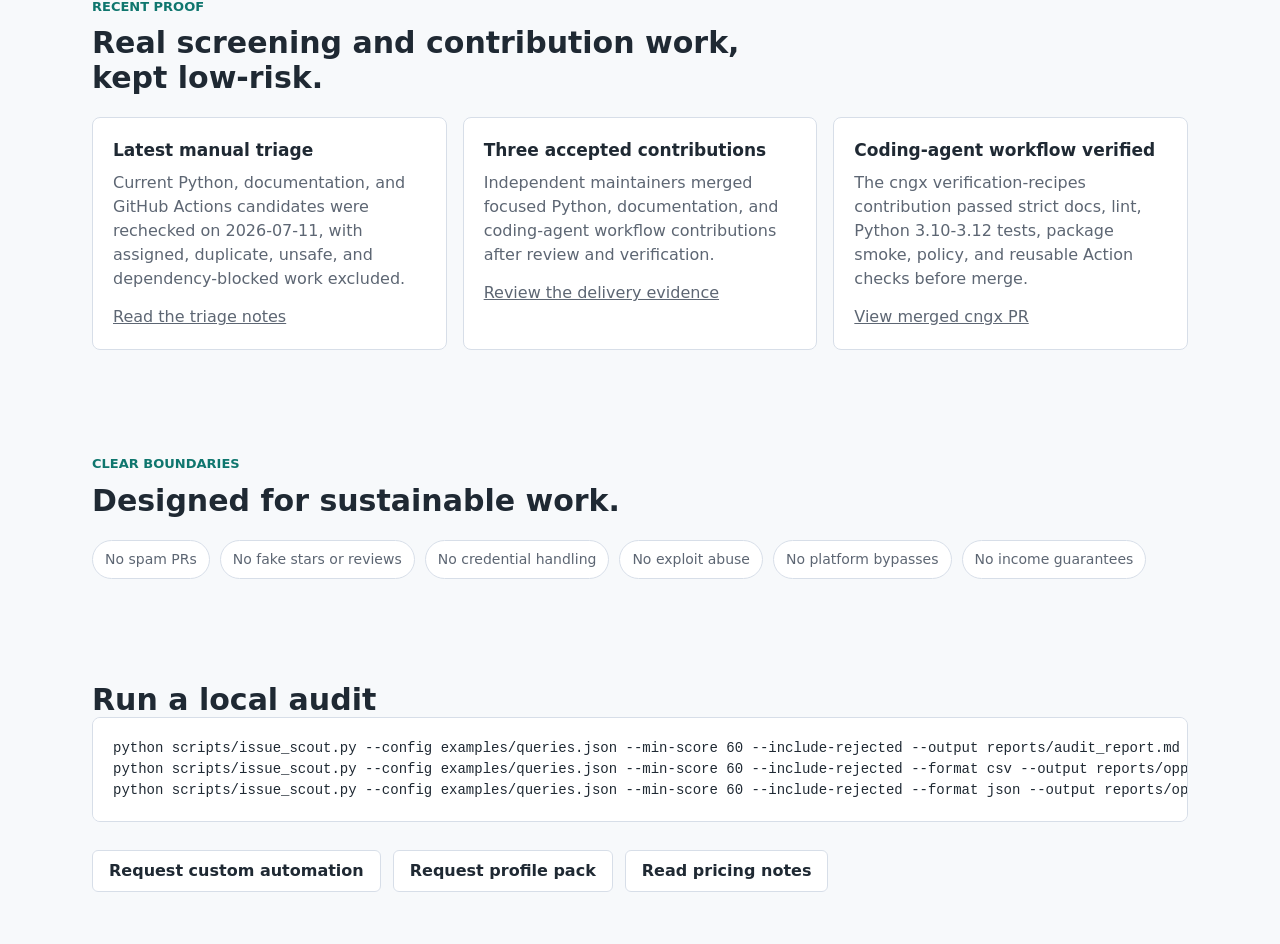
==== commit 58eedeba: "Strengthen landing page delivery proof" ====
--- a/site/index.html
+++ b/site/index.html
@@ -118,18 +118,18 @@
         <div class="proof-grid">
           <article>
             <h3>Latest manual triage</h3>
-            <p>20 live GitHub candidates were screened on 2026-07-07, with noisy, claimed, or platform-risk matches rejected before action.</p>
-            <p class="case-link"><a href="https://github.com/George4177/github-income-scout/blob/main/reports/live_triage_2026-07-07.md">Read the triage notes</a></p>
+            <p>Current Python, documentation, and GitHub Actions candidates were rechecked on 2026-07-11, with assigned, duplicate, unsafe, and dependency-blocked work excluded.</p>
+            <p class="case-link"><a href="https://github.com/George4177/github-income-scout/blob/main/reports/live_triage_2026-07-11.md">Read the triage notes</a></p>
           </article>
           <article>
-            <h3>Merged documentation PR</h3>
-            <p>A docs-only headless engine quickstart was merged into NDilanka/orrery, showing the contribution style this audit favors.</p>
-            <p class="case-link"><a href="https://github.com/NDilanka/orrery/pull/23">View merged PR</a></p>
+            <h3>Three accepted contributions</h3>
+            <p>Independent maintainers merged focused Python, documentation, and coding-agent workflow contributions after review and verification.</p>
+            <p class="case-link"><a href="https://github.com/George4177/github-income-scout/blob/main/examples/open_source_delivery_case_study.md">Review the delivery evidence</a></p>
           </article>
           <article>
-            <h3>Small-tool PR accepted</h3>
-            <p>The assigned Bitbox `seconds_to_hms` tool request was approved and merged after focused implementation and local verification.</p>
-            <p class="case-link"><a href="https://github.com/abduznik/bitbox/pull/125">View merged Bitbox PR</a> · <a href="https://github.com/profit-coders/tg-spam-filter/pull/3">Open tg-spam-filter PR</a></p>
+            <h3>Coding-agent workflow verified</h3>
+            <p>The cngx verification-recipes contribution passed strict docs, lint, Python 3.10-3.12 tests, package smoke, policy, and reusable Action checks before merge.</p>
+            <p class="case-link"><a href="https://github.com/aadi-joshi/cngx/pull/45">View merged cngx PR</a></p>
           </article>
         </div>
       </section>
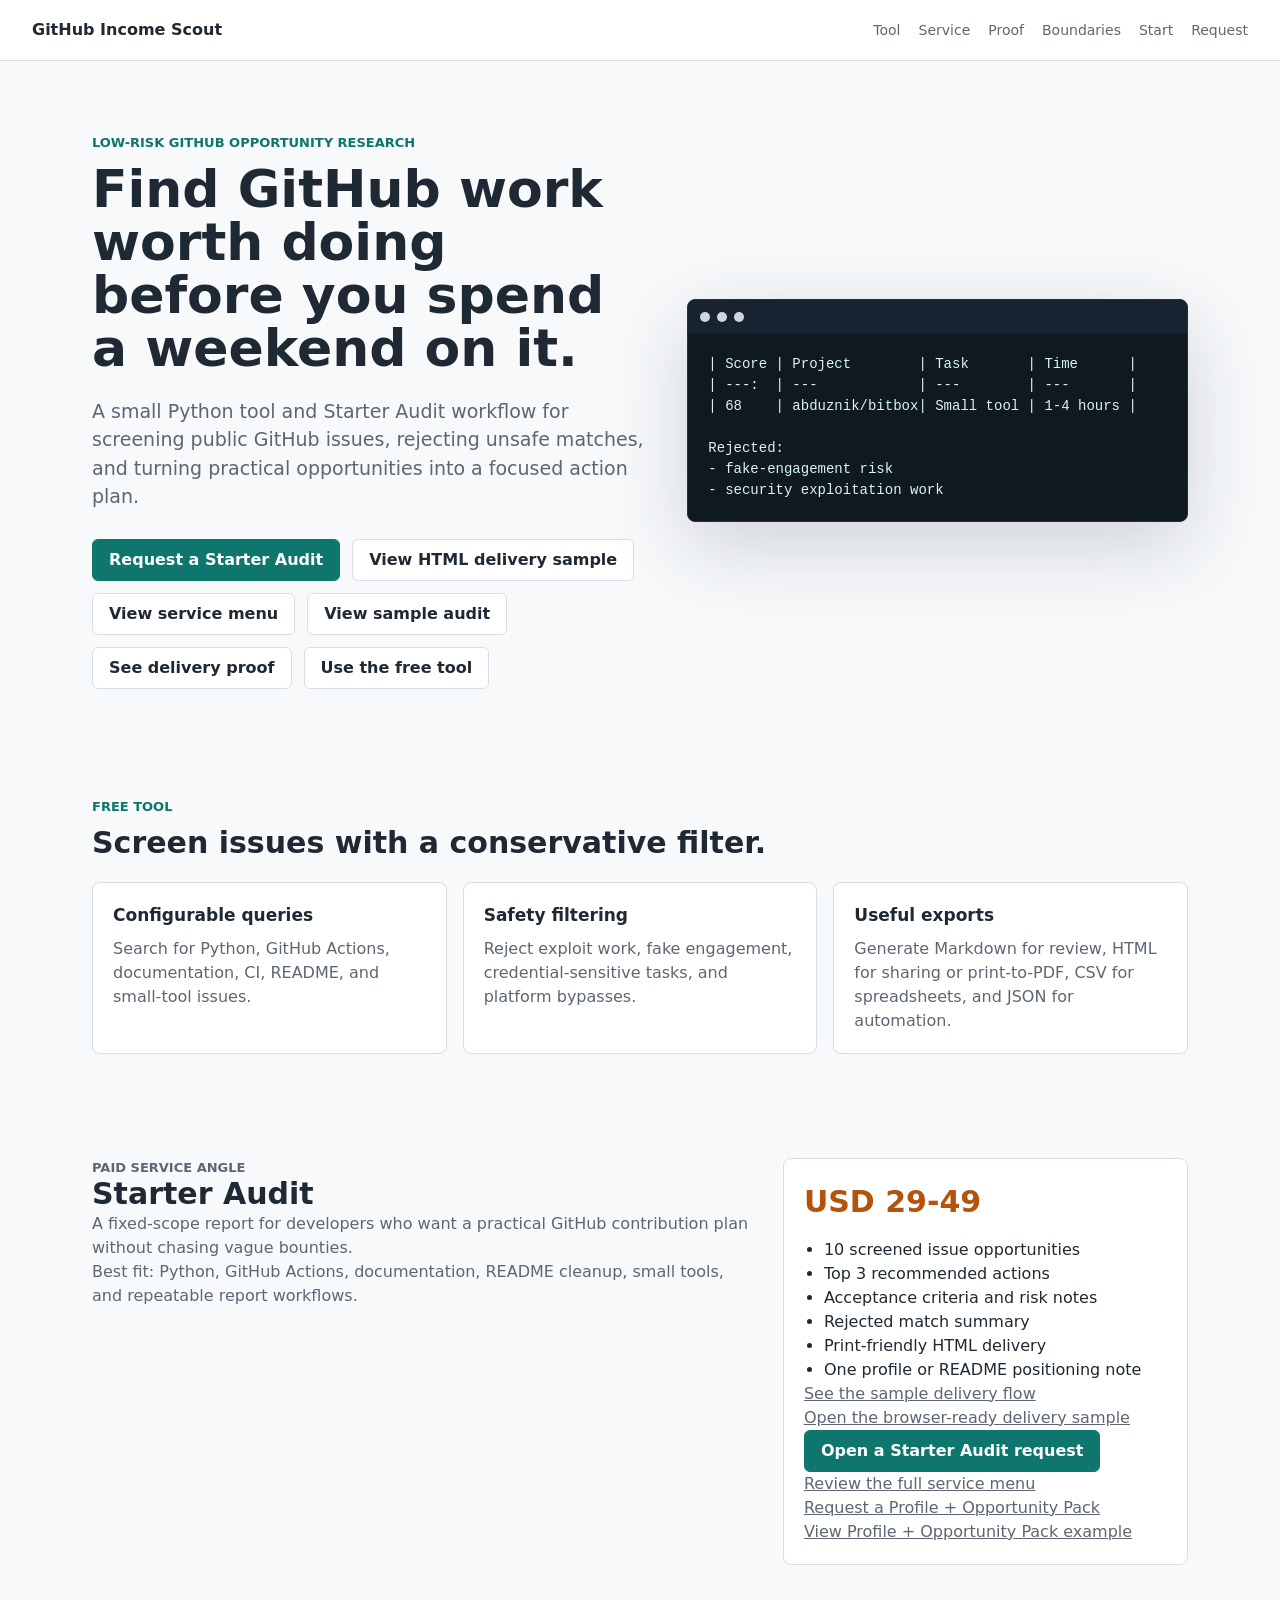
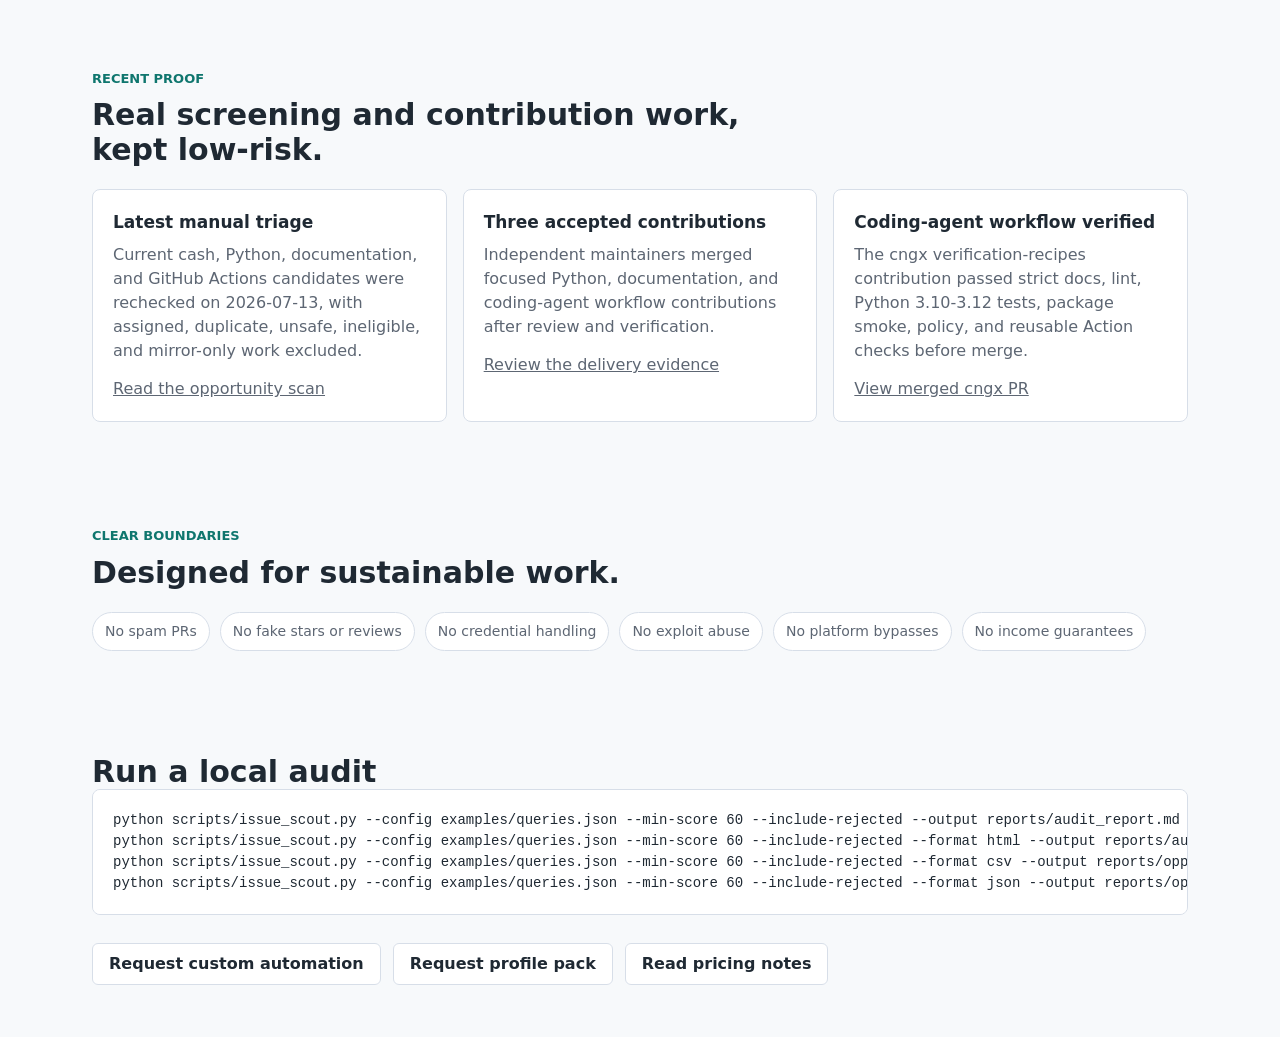
==== commit 42c66164: "Expose Starter Audit HTML sample on Pages" ====
--- a/site/index.html
+++ b/site/index.html
@@ -31,6 +31,7 @@
           </p>
           <div class="actions">
             <a class="button primary" href="https://github.com/George4177/github-income-scout/issues/new?template=starter-audit.yml">Request a Starter Audit</a>
+            <a class="button" href="./sample-report.html">View HTML delivery sample</a>
             <a class="button" href="https://github.com/George4177/github-income-scout/blob/main/SERVICE_MENU.md">View service menu</a>
             <a class="button" href="https://github.com/George4177/github-income-scout/blob/main/examples/sample_audit.md">View sample audit</a>
             <a class="button" href="https://github.com/George4177/github-income-scout/blob/main/examples/open_source_delivery_case_study.md">See delivery proof</a>
@@ -67,7 +68,7 @@
           </article>
           <article>
             <h3>Useful exports</h3>
-            <p>Generate Markdown for review, CSV for spreadsheets, and JSON for dashboards or automation.</p>
+            <p>Generate Markdown for review, HTML for sharing or print-to-PDF, CSV for spreadsheets, and JSON for automation.</p>
           </article>
         </div>
       </section>
@@ -90,10 +91,14 @@
             <li>Top 3 recommended actions</li>
             <li>Acceptance criteria and risk notes</li>
             <li>Rejected match summary</li>
+            <li>Print-friendly HTML delivery</li>
             <li>One profile or README positioning note</li>
           </ul>
           <p class="case-link">
             <a href="https://github.com/George4177/github-income-scout/blob/main/examples/starter_audit_case_study.md">See the sample delivery flow</a>
+          </p>
+          <p class="case-link">
+            <a href="./sample-report.html">Open the browser-ready delivery sample</a>
           </p>
           <p class="case-link">
             <a class="button primary" href="https://github.com/George4177/github-income-scout/issues/new?template=starter-audit.yml">Open a Starter Audit request</a>
@@ -118,8 +123,8 @@
         <div class="proof-grid">
           <article>
             <h3>Latest manual triage</h3>
-            <p>Current Python, documentation, and GitHub Actions candidates were rechecked on 2026-07-11, with assigned, duplicate, unsafe, and dependency-blocked work excluded.</p>
-            <p class="case-link"><a href="https://github.com/George4177/github-income-scout/blob/main/reports/live_triage_2026-07-11.md">Read the triage notes</a></p>
+            <p>Current cash, Python, documentation, and GitHub Actions candidates were rechecked on 2026-07-13, with assigned, duplicate, unsafe, ineligible, and mirror-only work excluded.</p>
+            <p class="case-link"><a href="https://github.com/George4177/github-income-scout/blob/main/reports/cash_opportunity_scan_2026-07-13.md">Read the opportunity scan</a></p>
           </article>
           <article>
             <h3>Three accepted contributions</h3>
@@ -152,6 +157,7 @@
       <section id="start" class="start">
         <h2>Run a local audit</h2>
         <pre><code>python scripts/issue_scout.py --config examples/queries.json --min-score 60 --include-rejected --output reports/audit_report.md
+python scripts/issue_scout.py --config examples/queries.json --min-score 60 --include-rejected --format html --output reports/audit_report.html
 python scripts/issue_scout.py --config examples/queries.json --min-score 60 --include-rejected --format csv --output reports/opportunities.csv
 python scripts/issue_scout.py --config examples/queries.json --min-score 60 --include-rejected --format json --output reports/opportunities.json</code></pre>
         <div class="actions">
